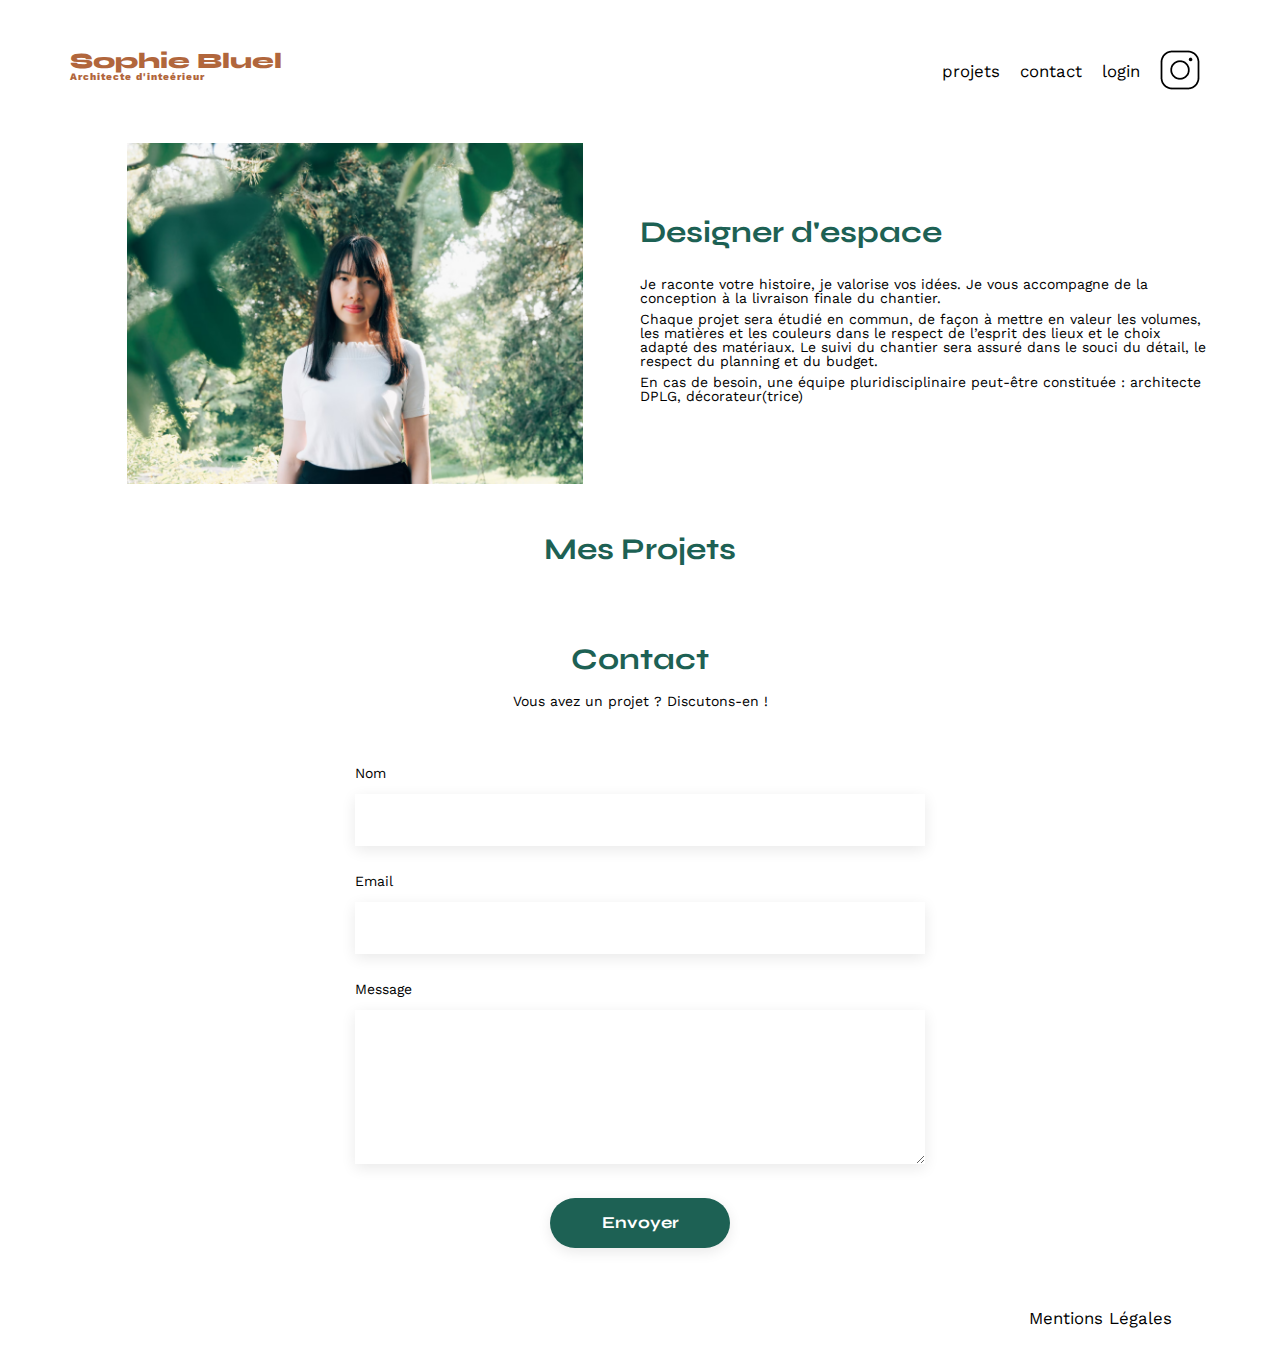
==== Portfolio-architecte-sophie-bluel-master/FrontEnd/index.html @ df254378 "Fin Step 1" ====
<!DOCTYPE html>
<html lang="fr">
<head>
	<meta charset="UTF-8">
	<title>Sophie Bluel - Architecte d'intérieur</title>
	<meta name="viewport" content="width=device-width, initial-scale=1.0">
	<link rel="preconnect" href="https://fonts.googleapis.com">
	<link rel="preconnect" href="https://fonts.gstatic.com" crossorigin>
	<link href="https://fonts.googleapis.com/css2?family=Syne:wght@700;800&family=Work+Sans&display=swap" rel="stylesheet">
	<meta name="description" content="">
	<link rel="stylesheet" href="./assets/style.css">
	<script src="./assets/script.js" async></script>
</head>
<body>
<header>
	<h1>Sophie Bluel <span>Architecte d'inteérieur</span></h1>
	<nav>
		<ul>
			<li>projets</li>
			<li>contact</li>
			<li>login</li>
			<li><img src="./assets/icons/instagram.png" alt="Instagram"></li>
		</ul>
	</nav>
</header>
<main>
	<section id="introduction">
		<figure>
			<img src="./assets/images/sophie-bluel.png" alt="">
		</figure>
		<article>
			<h2>Designer d'espace</h2>
			<p>Je raconte votre histoire, je valorise vos idées. Je vous accompagne de la conception à la livraison finale du chantier.</p>
			<p>Chaque projet sera étudié en commun, de façon à mettre en valeur les volumes, les matières et les couleurs dans le respect de l’esprit des lieux et le choix adapté des matériaux. Le suivi du chantier sera assuré dans le souci du détail, le respect du planning et du budget.</p>
			<p>En cas de besoin, une équipe pluridisciplinaire peut-être constituée : architecte DPLG, décorateur(trice)</p>
		</article>
	</section>
	<section id="portfolio">
		<h2>Mes Projets</h2>
		<div class="filters">
			
		</div>
		
		<div class="gallery">
		</div>
	</section>
	<section id="contact">
		<h2>Contact</h2>
		<p>Vous avez un projet ? Discutons-en !</p>
		<form action="#" method="post">
			<label for="name">Nom</label>
			<input type="text" name="name" id="name">
			<label for="email">Email</label>
			<input type="email" name="email" id="email">
			<label for="message">Message</label>
			<textarea name="message" id="message" cols="30" rows="10"></textarea>
			<input type="submit" value="Envoyer">
		</form>
	</section>
</main>

<footer>
	<nav>
		<ul>
			<li>Mentions Légales</li>
		</ul>
	</nav>
</footer>

</body>
</html>
---- Portfolio-architecte-sophie-bluel-master/FrontEnd/assets/style.css ----
/* http://meyerweb.com/eric/tools/css/reset/
   v2.0 | 20110126
   License: none (public domain)
*/

html, body, div, span, applet, object, iframe,
h1, h2, h3, h4, h5, h6, p, blockquote, pre,
a, abbr, acronym, address, big, cite, code,
del, dfn, em, img, ins, kbd, q, s, samp,
small, strike, strong, sub, sup, tt, var,
b, u, i, center,
dl, dt, dd, ol, ul, li,
fieldset, form, label, legend,
table, caption, tbody, tfoot, thead, tr, th, td,
article, aside, canvas, details, embed,
figure, figcaption, footer, header, hgroup,
menu, nav, output, ruby, section, summary,
time, mark, audio, video {
	margin: 0;
	padding: 0;
	border: 0;
	font-size: 100%;
	font: inherit;
	vertical-align: baseline;
}
/* HTML5 display-role reset for older browsers */
article, aside, details, figcaption, figure,
footer, header, hgroup, menu, nav, section {
	display: block;
}
body {
	line-height: 1;
}
ol, ul {
	list-style: none;
}
blockquote, q {
	quotes: none;
}
blockquote:before, blockquote:after,
q:before, q:after {
	content: '';
	content: none;
}
table {
	border-collapse: collapse;
	border-spacing: 0;
}
/** end reset css**/
body {
	max-width: 1140px;
	margin:auto;
	font-family: 'Work Sans' ;
	font-size: 14px;
}
header {
	display: flex;
	justify-content: space-between;
	margin: 50px 0
}
section {
	margin: 50px 0
}

h1{
	display: flex;
	flex-direction: column;
	font-family: 'Syne';
	font-size: 22px;
	font-weight: 800;
	color: #B1663C
}

h1 > span {
	font-family: 'Work Sans';
	font-size:10px;
	letter-spacing: 0.1em;
;
}

h2{
	font-family: 'Syne';
	font-weight: 700;
	font-size: 30px;
	color: #1D6154
}
nav ul {
	display: flex;
	align-items: center;
	list-style-type: none;

}
nav li {
	padding: 0 10px;
	font-size: 1.2em;
}

li:hover {
	color: #B1663C;
}
#introduction {
	display: flex;
	align-items: center;
}
#introduction figure {
	flex: 1
}
#introduction img {
	display: block;
	margin: auto;
	width: 80%;
}

#introduction article {
	flex: 1
}
#introduction h2 {
	margin-bottom: 1em;
}

#introduction p {
	margin-bottom: 0.5em;
}
#portfolio h2 {
	text-align: center;
	margin-bottom: 1em;
}
.gallery {
	width: 100%;
	display: grid;
	grid-template-columns: 1fr 1fr 1fr;
	grid-column-gap: 20px;
	grid-row-gap: 20px;
}
.gallery img {
	width: 100%;

}
#contact {
	width: 50%;
margin: auto;
}
#contact > * {
	text-align: center;

}
#contact h2{
	margin-bottom: 20px;
}
#contact form {
	text-align: left;
	margin-top:30px;
	display: flex;
	flex-direction: column;
}

#contact input {
	height: 50px;
	font-size: 1.2em;
	border: none;
	box-shadow: 0px 4px 14px rgba(0, 0, 0, 0.09);
}
#contact label {
	margin: 2em 0 1em 0;
}
#contact textarea {
	border: none;
	box-shadow: 0px 4px 14px rgba(0, 0, 0, 0.09);
}

input[type="submit"]{
	font-family: 'Syne';
	font-weight: 700;
	color: white;
	background-color: #1D6154;
	margin : 2em auto ;
	width: 180px;
	text-align: center;
	border-radius: 60px ;
}

footer nav ul {
	display: flex;
	justify-content: flex-end;
	margin: 2em
}
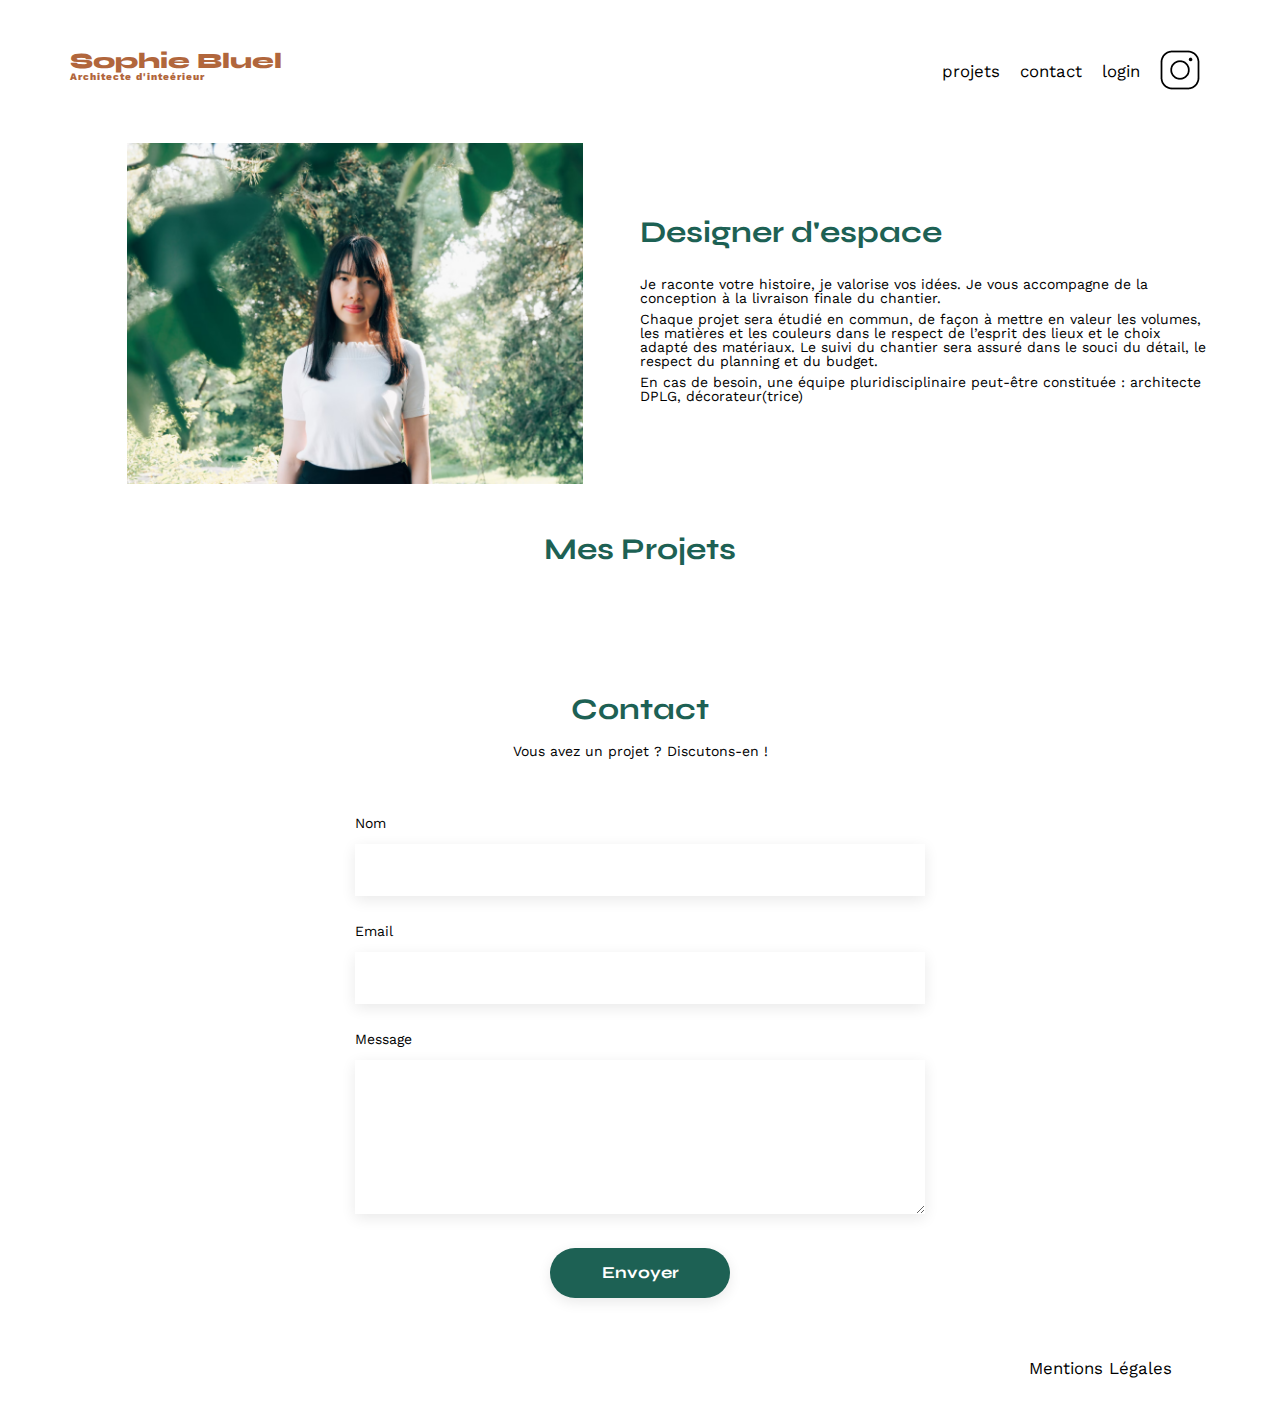
==== commit 019b242e: "Fin Partie 2 - Page de Connexion" ====
--- a/Portfolio-architecte-sophie-bluel-master/FrontEnd/index.html
+++ b/Portfolio-architecte-sophie-bluel-master/FrontEnd/index.html
@@ -12,13 +12,16 @@
 	<script src="./assets/script.js" async></script>
 </head>
 <body>
-<header>
+	<div class="mode_edition">
+
+	</div>  
+<header>	
 	<h1>Sophie Bluel <span>Architecte d'inteérieur</span></h1>
 	<nav>
 		<ul>
 			<li>projets</li>
 			<li>contact</li>
-			<li>login</li>
+			<li class="logout"><a href="login.html"></a>login</li>
 			<li><img src="./assets/icons/instagram.png" alt="Instagram"></li>
 		</ul>
 	</nav>
@@ -36,12 +39,15 @@
 		</article>
 	</section>
 	<section id="portfolio">
-		<h2>Mes Projets</h2>
-		<div class="filters">
+		<div class="modify">			
+			<h2>Mes Projets</h2>				
 			
 		</div>
-		
+		<div class="filters">
+
+		</div>		
 		<div class="gallery">
+
 		</div>
 	</section>
 	<section id="contact">
@@ -58,7 +64,6 @@
 		</form>
 	</section>
 </main>
-
 <footer>
 	<nav>
 		<ul>
@@ -66,6 +71,5 @@
 		</ul>
 	</nav>
 </footer>
-
 </body>
 </html>--- a/Portfolio-architecte-sophie-bluel-master/FrontEnd/assets/style.css
+++ b/Portfolio-architecte-sophie-bluel-master/FrontEnd/assets/style.css
@@ -125,6 +125,31 @@
 	text-align: center;
 	margin-bottom: 1em;
 }
+/*** CSS Filters ***/
+.filters{
+	display: flex;
+	gap: 10px;
+	justify-content: center;
+	margin-bottom: 50px
+}
+.filters span{
+	font-family: 'Syne';
+	font-weight: 700;
+	font-size: 16px;
+	color: #1D6154;
+	display: flex;
+    align-items: center;
+	height: 37px;
+	border: 1px solid #1D6154;
+	border-radius: 60px;
+	padding-left: 10px;
+    padding-right: 10px;	
+}
+.filters span.active{
+	background-color: #1D6154;
+    color: white;
+}
+/*** CSS Filters ***/
 .gallery {
 	width: 100%;
 	display: grid;
@@ -184,4 +209,31 @@
 	justify-content: flex-end;
 	margin: 2em
 }
-
+/*** Login Page ***/
+.login{
+	font-weight: 600;
+}
+.password{
+	text-decoration: underline;
+	text-align: center;
+}
+/*** Utilisateur Connecté ***/
+.mode_edition{
+	display: flex;
+	align-items: center;
+	justify-content: center;
+	gap: 12px;	
+	font-size: 16px;
+}
+.mode_edition span{
+	color: white;	
+}
+.modify{
+	display: flex;
+	align-items: center;
+	justify-content: center;
+	gap: 12px;
+}
+.modify span, .modify img{
+	margin-bottom: 2em;	
+}
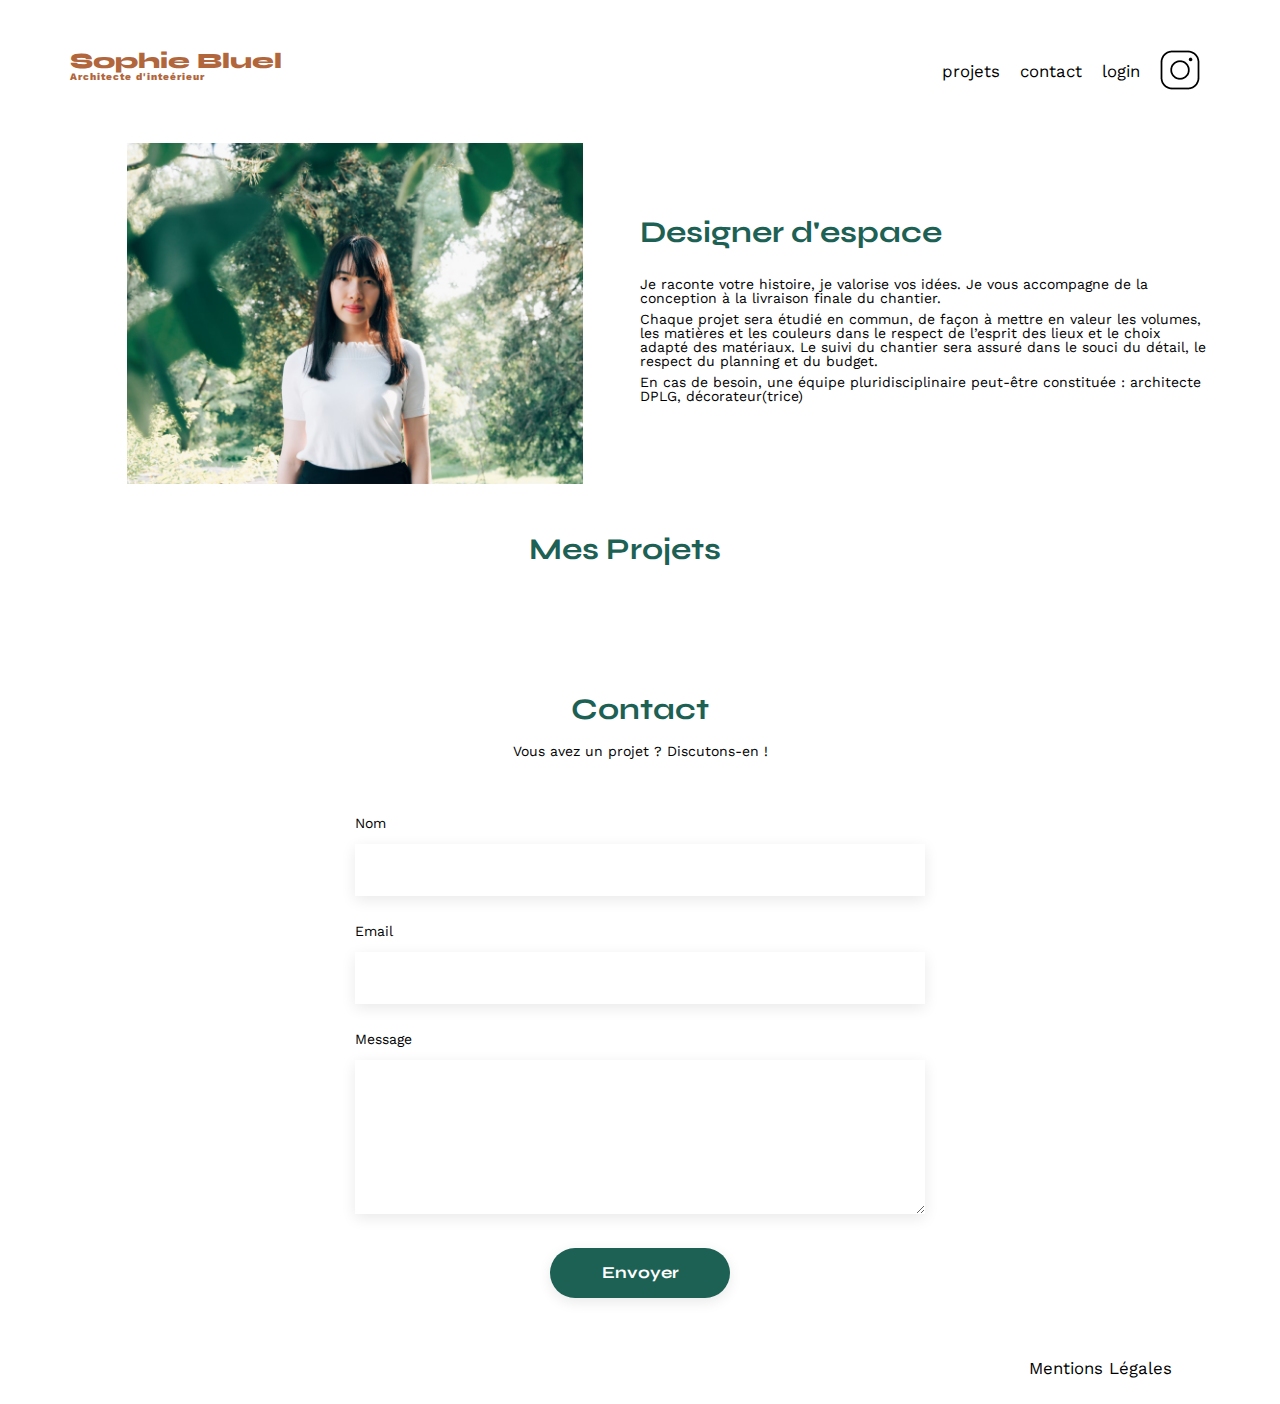
==== commit 49c38d0a: "Fin de la modale" ====
--- a/Portfolio-architecte-sophie-bluel-master/FrontEnd/index.html
+++ b/Portfolio-architecte-sophie-bluel-master/FrontEnd/index.html
@@ -14,7 +14,27 @@
 <body>
 	<div class="mode_edition">
 
+	</div>
+	<div class="modal_gallery">
+
 	</div>  
+	<div class="modal_form">
+		<section id="contact" class="modal_form_section">
+            <form action="#" method="post">
+				<label for="name">Titre</label>
+				<input type="name" name="name" id="name">
+				<label for="name">Catégorie</label>
+			    <select id="select_category">
+                    <option value="Objets">Objets</option>
+					<option value="Appartements">Appartements</option>
+					<option value="Hôtels_et_restaurants">Hôtels & restaurants</option>
+					<option value="Bar_et_restaurant">Bar & restaurant</option>
+					<input class="modal_form_button" type="submit" value="Valider">
+				</select>			
+			</form>
+		</section>        
+		</div>
+	</div>
 <header>	
 	<h1>Sophie Bluel <span>Architecte d'inteérieur</span></h1>
 	<nav>
@@ -39,9 +59,12 @@
 		</article>
 	</section>
 	<section id="portfolio">
-		<div class="modify">			
-			<h2>Mes Projets</h2>				
+		<div class="modify_container">
+		    <h2>Mes Projets</h2>
+		    <div class="modify">			
+							
 			
+		    </div>
 		</div>
 		<div class="filters">
 
--- a/Portfolio-architecte-sophie-bluel-master/FrontEnd/assets/style.css
+++ b/Portfolio-architecte-sophie-bluel-master/FrontEnd/assets/style.css
@@ -125,31 +125,6 @@
 	text-align: center;
 	margin-bottom: 1em;
 }
-/*** CSS Filters ***/
-.filters{
-	display: flex;
-	gap: 10px;
-	justify-content: center;
-	margin-bottom: 50px
-}
-.filters span{
-	font-family: 'Syne';
-	font-weight: 700;
-	font-size: 16px;
-	color: #1D6154;
-	display: flex;
-    align-items: center;
-	height: 37px;
-	border: 1px solid #1D6154;
-	border-radius: 60px;
-	padding-left: 10px;
-    padding-right: 10px;	
-}
-.filters span.active{
-	background-color: #1D6154;
-    color: white;
-}
-/*** CSS Filters ***/
 .gallery {
 	width: 100%;
 	display: grid;
@@ -209,7 +184,32 @@
 	justify-content: flex-end;
 	margin: 2em
 }
-/*** Login Page ***/
+/********** My Works *********/
+/***** CSS Filters *****/
+.filters{
+	display: flex;
+	gap: 10px;
+	justify-content: center;
+	margin-bottom: 50px
+}
+.filters span{
+	font-family: 'Syne';
+	font-weight: 700;
+	font-size: 16px;
+	color: #1D6154;
+	display: flex;
+    align-items: center;
+	height: 37px;
+	border: 1px solid #1D6154;
+	border-radius: 60px;
+	padding-left: 10px;
+    padding-right: 10px;	
+}
+.filters span.active{
+	background-color: #1D6154;
+    color: white;
+}
+/****** Login Page *****/
 .login{
 	font-weight: 600;
 }
@@ -217,7 +217,7 @@
 	text-decoration: underline;
 	text-align: center;
 }
-/*** Utilisateur Connecté ***/
+/***** User Connected *****/
 .mode_edition{
 	display: flex;
 	align-items: center;
@@ -228,6 +228,12 @@
 .mode_edition span{
 	color: white;	
 }
+.modify_container{
+	display: flex;
+	align-items: center;
+	justify-content: center;
+	gap: 30px;
+}
 .modify{
 	display: flex;
 	align-items: center;
@@ -237,3 +243,145 @@
 .modify span, .modify img{
 	margin-bottom: 2em;	
 }
+/***** Modal Gallery and Form *****/
+/*** Modal Position ***/
+.modal_gallery, .modal_form{	
+	display: none;
+	position: fixed;
+	top: 0;
+	left: 0;
+	width: 100%;
+	height: 100%;
+}
+/*** Modal Overlay ***/
+.overlay{
+	position: absolute;
+	width: 100%;
+	height: 100%;
+	background-color: rgba(0,0,0,0.4);
+}
+/*** Modal Container ***/
+.modal{
+	position: absolute;
+	top: 50%;
+	left: 50%;
+	transform: translate(-50%,-50%);
+	width: 420px;
+	padding: 30px 105px 30px 105px;
+	background-color: white;
+	border-radius: 10px;
+	text-align: center;	
+}
+/*** Modal Close ***/
+.modal_close{
+	position: absolute;
+	top: 25px;
+	right: 30px;
+}
+/*** Modal Title ***/
+.modal span{
+	font-size: 26px;
+}
+/*** Modal Gallery Works Container ***/
+.modal_works{
+	height: 370px;
+	display: flex;
+	flex-wrap: wrap;
+	gap: 26px 6px;
+	margin-top: 46px;
+	margin-bottom: 68px;
+	overflow: auto;
+}
+/*** Modal Gallery Icon Delete ***/
+.modal_works figure{
+	position: relative;
+}
+.delete_works{
+	position: absolute;
+	width: 17px;
+	height: 17px;
+	top: 6px;
+	left: 55px;
+}
+/*** Modal Works Img Width/Height ***/
+.modal_works_img{
+	width: 79px;
+	height: 104px;
+}
+/*** Modal Line***/
+.modal_line{
+	display: flex;
+	position: absolute;
+	width: 420px;
+	height: 1px;
+	top: 520px;
+	background: #B3B3B3;
+}
+/*** Modal Gallery Button***/
+.modal .modal_button{
+	display: flex;
+	align-items: center;
+	justify-content: center;
+	width: 237px;
+	height: 36px;
+	margin: auto;	
+	border-radius: 60px;
+	border: none;
+	background-color: #1D6154;	
+	color: white;
+	font-family: 'Syne';
+	font-size: 14px;
+}
+/*** Modal Form Arrow ***/
+.modal_arrow{
+	position: absolute;
+	top: 25px;
+	left: 30px;
+}
+/*** Modal Form Add Picture Container ***/
+.modal_add_picture_container{
+	display: flex;
+	flex-direction: column;
+	align-items: center;
+	justify-content: center;
+	gap: 6px;
+	height: 169px;
+	margin-top: 36px;
+	background: #E8F1F6;
+	border-radius: 3px;
+}
+.modal_add_picture_button{
+	display: flex;
+	align-items: center;
+	justify-content: center;
+	width: 173px;
+	height: 36px;
+	border-radius: 50px;
+	background: #CBD6DC;
+	color: #306685;	
+}
+/*** Modal Form Section ***/
+.modal_form #contact{
+    width: 100%;
+	margin: 0;
+}
+.modal_form #contact form{
+	margin-top: 0;
+}
+.modal_form select{
+	height: 50px;
+	font-size: 1.2em;
+	border: none;
+	box-shadow: 0px 4px 14px rgba(0, 0, 0, 0.09);
+}
+.modal_add_picture_container .modal_add_picture_text{
+	color: #444;
+	font-size: 10px;
+}
+/*** Modal Form Button ***/
+.modal_form_button{
+	width: 237px !important;
+	height: 36px !important;
+	background: #A7A7A7 !important;
+	margin-top: 70px !important;
+}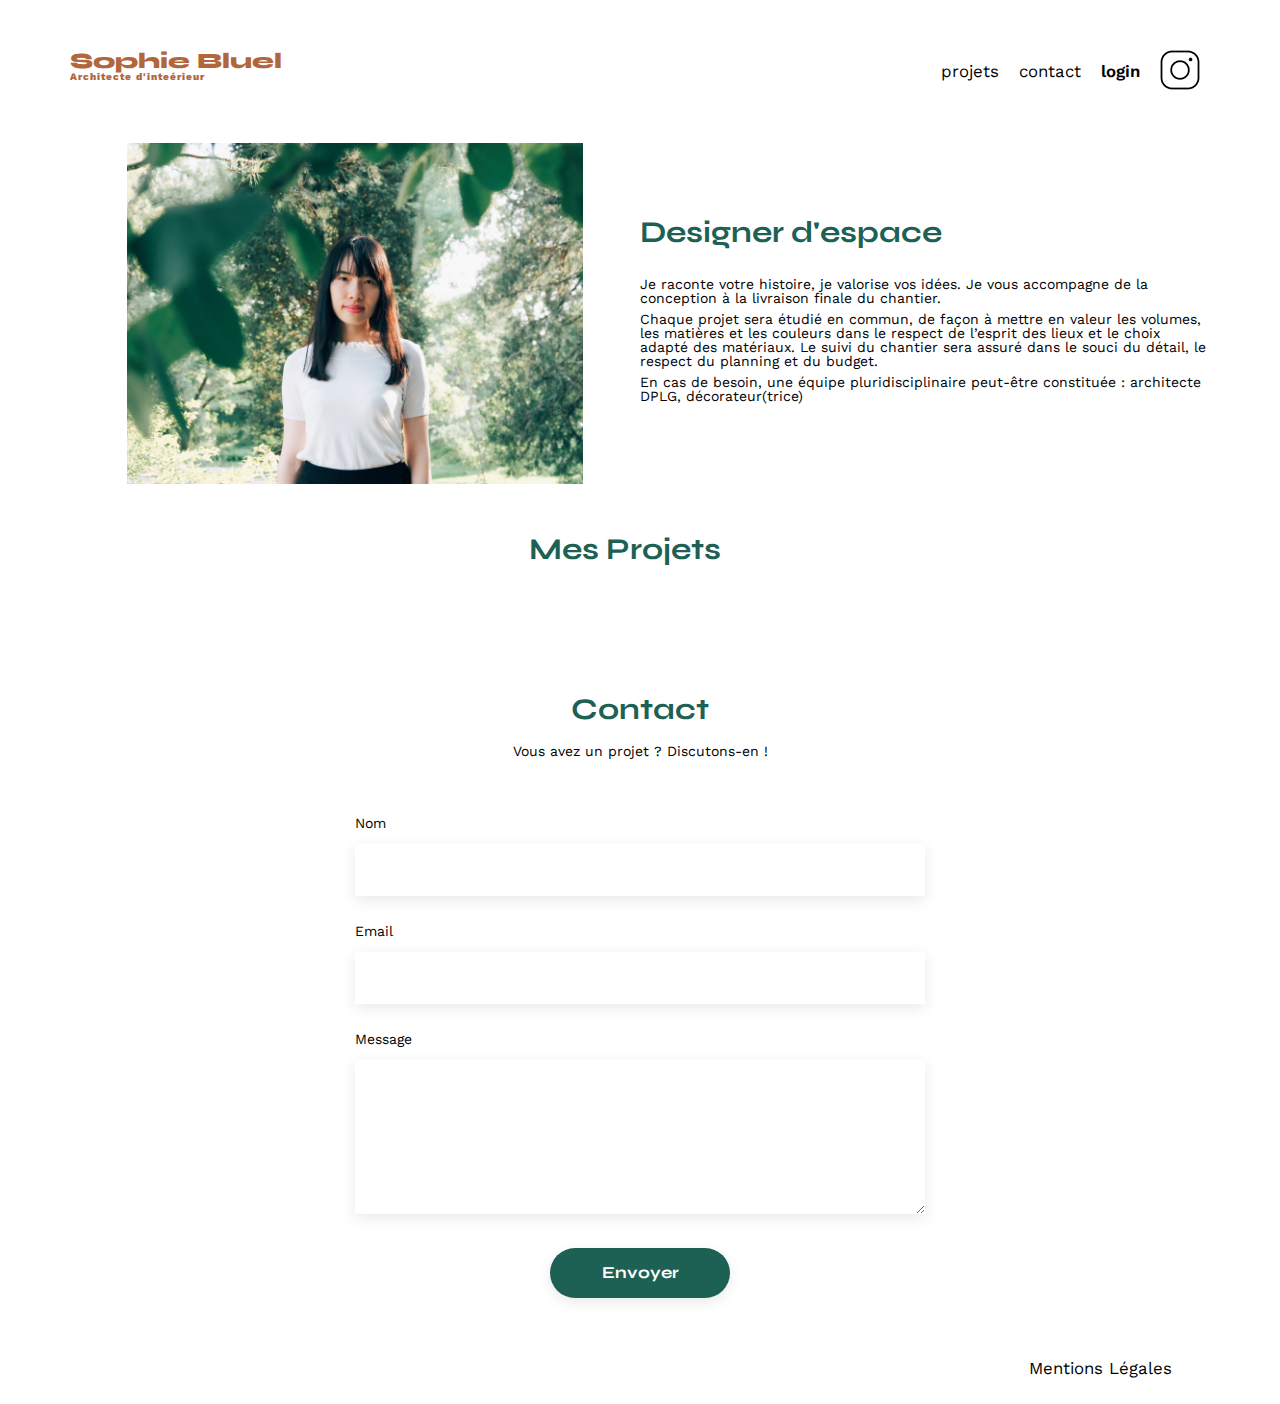
==== commit 8eb070f7: "Fin du Projet Proche" ====
--- a/Portfolio-architecte-sophie-bluel-master/FrontEnd/index.html
+++ b/Portfolio-architecte-sophie-bluel-master/FrontEnd/index.html
@@ -16,23 +16,47 @@
 
 	</div>
 	<div class="modal_gallery">
-
+        <div class="overlay overlay_gallery"></div>
+		<div class="modal">
+			<img class="modal_close modal_gallery_close" src="./assets/icons/closemodal.svg" alt="Fermeture de la modale">
+			<span>Galerie photo</span>
+			<div class="modal_works">			
+				
+			</div>
+			<p class="validate validate_delete_works"></p>
+			<p class="modal_line"></p>
+			<span class="modal_button modal_gallery_button">Ajouter une photo</span>
+		</div>
 	</div>  
 	<div class="modal_form">
-		<section id="contact" class="modal_form_section">
-            <form action="#" method="post">
-				<label for="name">Titre</label>
-				<input type="name" name="name" id="name">
-				<label for="name">Catégorie</label>
-			    <select id="select_category">
-                    <option value="Objets">Objets</option>
-					<option value="Appartements">Appartements</option>
-					<option value="Hôtels_et_restaurants">Hôtels & restaurants</option>
-					<option value="Bar_et_restaurant">Bar & restaurant</option>
-					<input class="modal_form_button" type="submit" value="Valider">
-				</select>			
-			</form>
-		</section>        
+		<div class="overlay overlay_form"></div>
+		<div class="modal">
+			<img class="modal_close modal_form_close" src="./assets/icons/closemodal.svg" alt="Fermeture de la modale">
+			<img class="modal_arrow" src="./assets/icons/arrowmodal.svg" alt="Retour vers la galerie photo">
+			<span>Ajout photo</span>
+			<section id="contact" class="modal_form_section">
+				<form action="#" method="post" name="add_works" class="add_works">
+					<div id="modal_add_picture_container">
+						<img class="preview_picture">
+						<div class="add_picture_container">
+							<img src="./assets/icons/picture.svg" alt="Photo">
+							<label id="modal_add_picture_button" type="image">+ Ajouter photo
+								<input type="file" name="image" id="image" onchange="showPreview(event)">
+							</label>
+							<span class="modal_add_picture_text">jpg, png : 4mo max</span>
+						</div>
+					</div>
+					<label for="title">Titre</label>
+					<input type="text" name="title" id="title">
+					<label for="category">Catégorie</label>
+					<select name="category" id="category">
+						
+					</select>
+					<p class="error error_add_works"></p>
+					<input id="modal_form_button" type="submit" value="Valider">
+				</form>
+				<p class="modal_line"></p>
+			</section>
 		</div>
 	</div>
 <header>	
@@ -41,7 +65,7 @@
 		<ul>
 			<li>projets</li>
 			<li>contact</li>
-			<li class="logout"><a href="login.html"></a>login</li>
+			<li class="login login_link"><a href="./login.html">login</a></li>
 			<li><img src="./assets/icons/instagram.png" alt="Instagram"></li>
 		</ul>
 	</nav>
--- a/Portfolio-architecte-sophie-bluel-master/FrontEnd/assets/style.css
+++ b/Portfolio-architecte-sophie-bluel-master/FrontEnd/assets/style.css
@@ -185,6 +185,38 @@
 	margin: 2em
 }
 /********** My Works *********/
+a{
+	text-decoration: none;
+	color: black;
+}
+/***** Error Form *****/
+.error{
+	display: none;
+	color: #af4242;
+	background-color: #fde8ec;
+	padding: 10px
+}
+.display-error{
+	display: block;	
+	margin-top: 15px;
+}
+/***** Validate Form *****/
+.validate{
+	display: none;	
+	color: black;
+	background-color: #c9fec9;
+	padding: 10px;	
+}
+.validate_delete_works{
+	position: relative;
+	top: -55px;
+}
+.error_add_works{
+	position: relative;
+}
+.display_validate{
+	display: block;	
+}
 /***** CSS Filters *****/
 .filters{
 	display: flex;
@@ -209,8 +241,8 @@
 	background-color: #1D6154;
     color: white;
 }
-/****** Login Page *****/
-.login{
+/****** Login / Logout Link *****/
+.login_link, .logout_link{
 	font-weight: 600;
 }
 .password{
@@ -266,7 +298,8 @@
 	top: 50%;
 	left: 50%;
 	transform: translate(-50%,-50%);
-	width: 420px;
+	width: 50%;
+	max-width: 420px;
 	padding: 30px 105px 30px 105px;
 	background-color: white;
 	border-radius: 10px;
@@ -284,13 +317,12 @@
 }
 /*** Modal Gallery Works Container ***/
 .modal_works{
-	height: 370px;
+	min-height: 370px;
 	display: flex;
 	flex-wrap: wrap;
 	gap: 26px 6px;
 	margin-top: 46px;
-	margin-bottom: 68px;
-	overflow: auto;
+	margin-bottom: 68px;	
 }
 /*** Modal Gallery Icon Delete ***/
 .modal_works figure{
@@ -314,7 +346,7 @@
 	position: absolute;
 	width: 420px;
 	height: 1px;
-	top: 520px;
+	top: 525px;
 	background: #B3B3B3;
 }
 /*** Modal Gallery Button***/
@@ -339,18 +371,39 @@
 	left: 30px;
 }
 /*** Modal Form Add Picture Container ***/
-.modal_add_picture_container{
-	display: flex;
-	flex-direction: column;
-	align-items: center;
-	justify-content: center;
-	gap: 6px;
+#modal_add_picture_container{
+	display: flex;
+	align-items: center;
+	justify-content: center;
+	position: relative;	
 	height: 169px;
 	margin-top: 36px;
 	background: #E8F1F6;
 	border-radius: 3px;
 }
-.modal_add_picture_button{
+.add_picture_container{
+	display: flex;
+	flex-direction: column;
+	align-items: center;
+	justify-content: center;
+	gap: 6px;
+}
+.preview_picture{
+	position: absolute;
+	display: none;
+	width: 30%;
+	height: 100%;
+}
+#modal_add_picture_container label{
+	margin: 0;
+}
+#modal_add_picture_container span{
+	font-size: 14px;
+}
+input[type='file']{
+	display: none;
+}
+#modal_add_picture_button{
 	display: flex;
 	align-items: center;
 	justify-content: center;
@@ -379,9 +432,9 @@
 	font-size: 10px;
 }
 /*** Modal Form Button ***/
-.modal_form_button{
-	width: 237px !important;
+#modal_form_button {
+	width: 237px;
 	height: 36px !important;
-	background: #A7A7A7 !important;
-	margin-top: 70px !important;
+	background: #A7A7A7;
+	margin-top: 70px;
 }